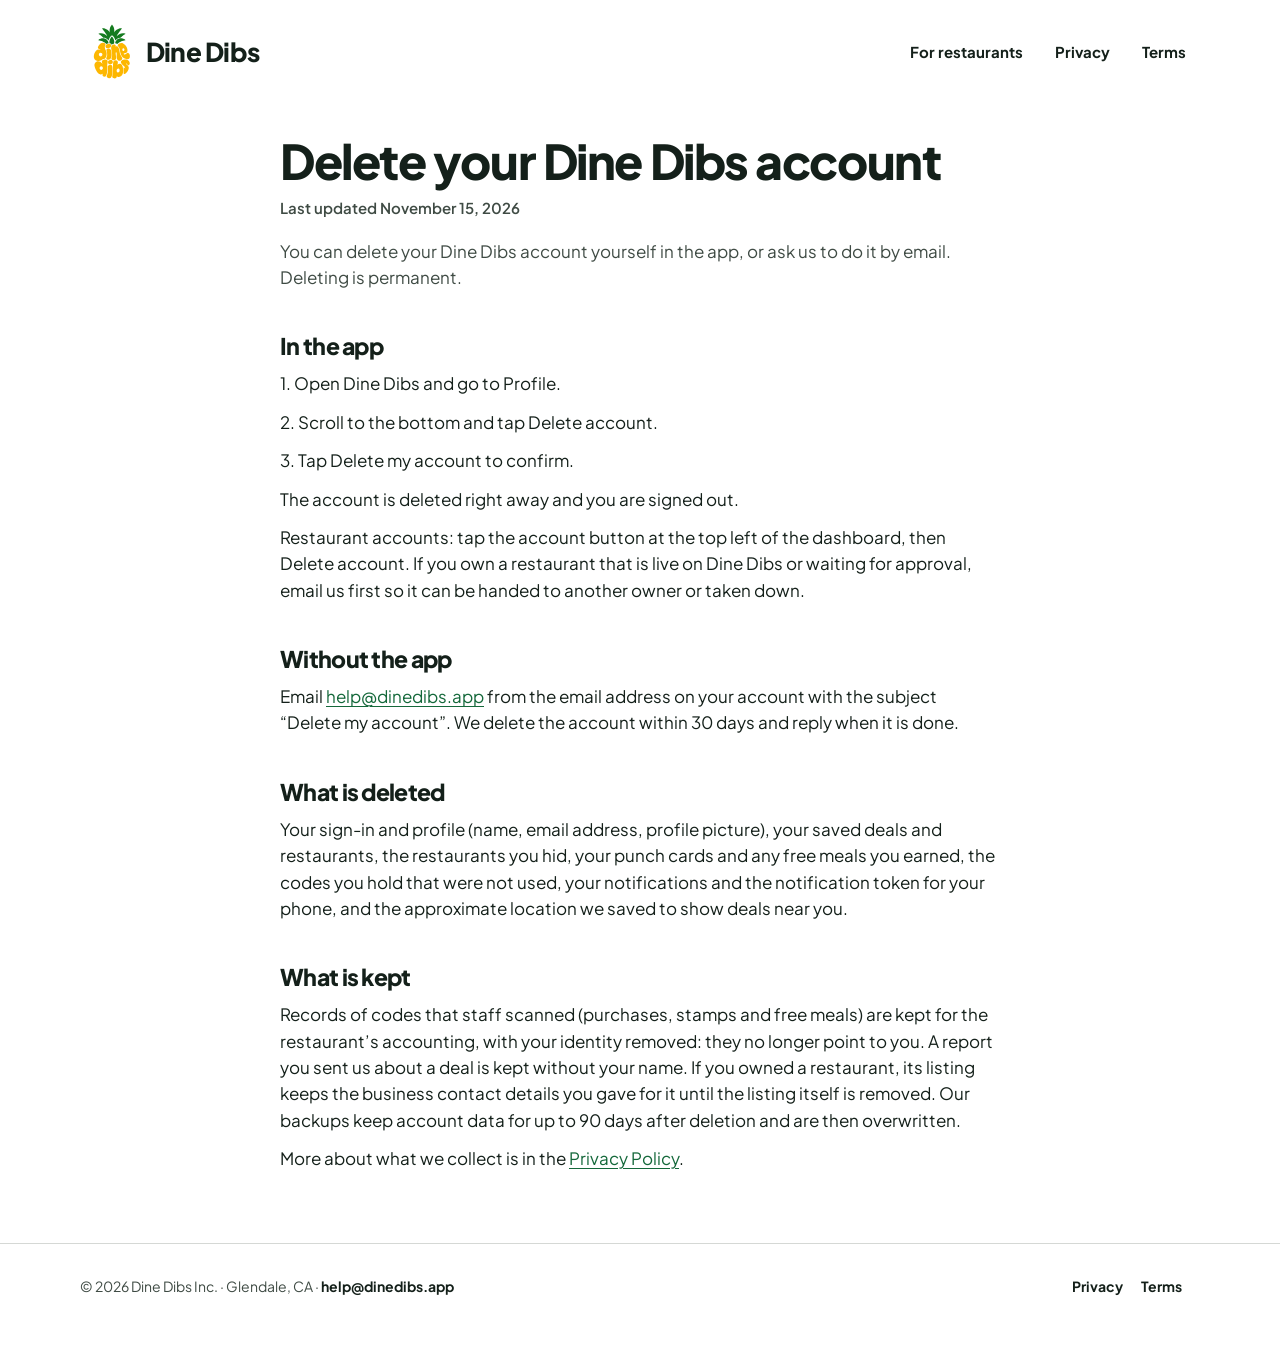
==== delete-account.html @ cc109dd6 "Site from dinedibs/dinedibs@732aae6" ====
<!doctype html>
<html lang="en">
<head>
<meta charset="utf-8">
<meta name="viewport" content="width=device-width, initial-scale=1">
<title>Delete your account · Dine Dibs</title>
<meta name="description" content="How to delete your Dine Dibs account, what is deleted and what is kept.">
<link rel="icon" href="favicon.png" type="image/png">
<link rel="icon" href="dinedibs.svg" type="image/svg+xml">
<link rel="preconnect" href="https://fonts.googleapis.com">
<link rel="preconnect" href="https://fonts.gstatic.com" crossorigin>
<link rel="stylesheet" href="https://fonts.googleapis.com/css2?family=Plus+Jakarta+Sans:wght@400;600;700;800&display=swap">
<link rel="stylesheet" href="style.css">
</head>
<body>
<header class="wrap top">
  <a class="logo" href="/"><img src="dinedibs.svg" alt="" width="64" height="64">Dine Dibs</a>
  <nav class="nav"><a href="/#restaurants">For restaurants</a><a href="privacy.html">Privacy</a><a href="terms.html">Terms</a></nav>
</header>
<main class="wrap narrow legal">
<h1>Delete your Dine Dibs account</h1>
<p class="updated">Last updated November 15, 2026</p>
<p class="intro">You can delete your Dine Dibs account yourself in the app, or ask us to do it by email. Deleting is permanent.</p>

<h2>In the app</h2>
<p>1. Open Dine Dibs and go to Profile.</p>
<p>2. Scroll to the bottom and tap Delete account.</p>
<p>3. Tap Delete my account to confirm.</p>
<p>The account is deleted right away and you are signed out.</p>
<p>Restaurant accounts: tap the account button at the top left of the dashboard, then Delete account. If you own a restaurant that is live on Dine Dibs or waiting for approval, email us first so it can be handed to another owner or taken down.</p>

<h2>Without the app</h2>
<p>Email <a href="mailto:help@dinedibs.app">help@dinedibs.app</a> from the email address on your account with the subject “Delete my account”. We delete the account within 30 days and reply when it is done.</p>

<h2>What is deleted</h2>
<p>Your sign-in and profile (name, email address, profile picture), your saved deals and restaurants, the restaurants you hid, your punch cards and any free meals you earned, the codes you hold that were not used, your notifications and the notification token for your phone, and the approximate location we saved to show deals near you.</p>

<h2>What is kept</h2>
<p>Records of codes that staff scanned (purchases, stamps and free meals) are kept for the restaurant’s accounting, with your identity removed: they no longer point to you. A report you sent us about a deal is kept without your name. If you owned a restaurant, its listing keeps the business contact details you gave for it until the listing itself is removed. Our backups keep account data for up to 90 days after deletion and are then overwritten.</p>

<p>More about what we collect is in the <a href="privacy.html">Privacy Policy</a>.</p>
</main>
<footer>
  <div class="wrap row">
    <div>© 2026 Dine Dibs Inc. · Glendale, CA · <a href="mailto:help@dinedibs.app" style="margin:0">help@dinedibs.app</a></div>
    <div><a href="privacy.html">Privacy</a><a href="terms.html">Terms</a></div>
  </div>
</footer>
</body>
</html>
---- style.css ----
/* Dine Dibs website. Same tokens as the app (prototype.html): green brand, mint background, Plus Jakarta Sans.
   Signature pieces from the app: the dark deal ticket with its tear line, and punch dots. */
:root {
  --bg: #FFFFFF; --card: #FFFFFF; --ink: #14201A; --muted: #3F4B44; --line: #D5D8D5;
  --tint: #F1F2F1; --brand: #1E9E55; --brand-deep: #167A41; --brand-soft: #DDF3E5; --brand-text: #14683A;
  --coral: #F04A28; --yellow: #FFC94D; --dark: #14201A; --dark-2: #1D2B23;
  --radius: 22px;
  --font: "Plus Jakarta Sans", system-ui, -apple-system, "Segoe UI", Roboto, sans-serif;
}
* { box-sizing: border-box; }
html { color-scheme: light; scroll-behavior: smooth; overflow-x: clip; }
body { margin: 0; background: var(--bg); color: var(--ink); font-family: var(--font); font-size: 17px; line-height: 1.55; -webkit-font-smoothing: antialiased; overflow-x: hidden; font-variant-ligatures: none; }
a { color: var(--brand-text); text-decoration-thickness: 1px; text-underline-offset: 3px; }
h1, h2, h3 { line-height: 1.05; letter-spacing: -0.03em; text-wrap: balance; margin: 0; }
h1 { font-size: clamp(44px, 7.2vw, 84px); font-weight: 800; letter-spacing: -0.045em; }
h2 { font-size: clamp(30px, 4.4vw, 48px); font-weight: 800; }
h3 { font-size: 20px; font-weight: 800; letter-spacing: -0.02em; }
p { margin: 0; }
img { max-width: 100%; display: block; }
.wrap { width: min(1120px, 100% - 40px); margin-inline: auto; }
.wrap.narrow { width: min(720px, 100% - 40px); }

/* header */
.top { display: flex; align-items: center; justify-content: space-between; gap: 16px; padding-block: 20px; }
.logo { display: inline-flex; align-items: center; gap: 2px; color: var(--ink); text-decoration: none; font-weight: 800; font-size: 26px; letter-spacing: -0.03em; }
.logo img { width: 64px; height: 64px; }
.nav { display: flex; gap: 4px; flex-wrap: wrap; }
.nav a { color: var(--ink); text-decoration: none; font-weight: 700; font-size: 15px; padding: 10px 14px; border-radius: 999px; }
.nav a:hover { background: var(--tint); }

/* buttons */
.btn { display: inline-flex; align-items: center; justify-content: center; gap: 8px; min-height: 54px; padding: 0 24px; border-radius: 999px; font-weight: 800; font-size: 16px; text-decoration: none; border: 0; cursor: pointer; transition: transform .15s ease, background .15s ease; }
.btn:hover { transform: translateY(-1px); }
.btn.primary { background: var(--brand); color: #fff; }
.btn.primary:hover { background: var(--brand-deep); }
.btn.dark { background: var(--dark); color: #fff; }
.btn.ghost { background: var(--card); color: var(--ink); border: 1.5px solid var(--line); }
.badge { display: inline-block; padding: 6px 11px; border-radius: 9px; background: var(--coral); color: #fff; font-weight: 800; font-size: 13px; letter-spacing: 0.04em; }

/* hero */
.hero { display: grid; grid-template-columns: 1.05fr 0.95fr; gap: 40px; align-items: center; padding-block: 24px 24px; }
.hero h1 .la { position: relative; display: inline-block; color: var(--brand); }
.hero .lede { font-size: clamp(18px, 1.6vw, 21px); color: var(--muted); max-width: 32rem; margin-top: 22px; line-height: 1.5; }
.hero .cta { display: flex; gap: 12px; flex-wrap: wrap; margin-top: 30px; align-items: center; }
.btn.store { padding: 0 20px 0 16px; min-height: 58px; text-align: left; line-height: 1.05; }
.btn.store small { display: block; font-size: 11px; font-weight: 600; opacity: .75; letter-spacing: .02em; }
.btn.store span { font-size: 18px; }
.btn.store, .btn.store:hover, .btn.store:active { transform: none; transition: none; }
.btn.store.light { background: #fff; color: var(--ink); }
/* Until the store listings are live the badges are labels, not links (they used to go nowhere). */
.btn.store.soon { cursor: default; }

/* ticket stack: the app's deal ticket, drawn in HTML */
.stack { position: relative; height: 600px; }
.ticket { position: absolute; width: min(360px, 88%); background: var(--dark); color: #fff; border-radius: 26px; overflow: hidden; box-shadow: 0 40px 70px -30px rgba(20,32,26,.55); transform: rotate(var(--rot, 0deg)); transition: transform .35s ease; }
.ticket.front { left: 50%; top: 50%; translate: -50% -50%; --rot: -3deg; z-index: 2; }
.ticket.back { left: 50%; top: 50%; translate: -34% -56%; --rot: 7deg; z-index: 1; filter: brightness(.9); }
.stack:hover .ticket.front { transform: rotate(-1deg) scale(1.02); }
.ticket .art { aspect-ratio: 4 / 3; position: relative; }
.ticket .art img { width: 100%; height: 100%; object-fit: cover; }
.ticket .art .badge { position: absolute; left: 16px; top: 16px; }
.ticket .body { padding: 20px 20px 0; }
.ticket .title { font-size: 26px; font-weight: 800; letter-spacing: -0.03em; line-height: 1.1; }
.ticket .sub { color: #B9C7BE; margin-top: 6px; font-size: 15px; font-weight: 600; }
.ticket .meta { display: flex; gap: 14px; margin-top: 12px; font-size: 14px; color: #D9E3DC; font-weight: 600; }
.ticket .meta .live::before { content: "●"; color: #36C572; margin-right: 6px; }
.ticket .meta .left { color: var(--yellow); }
.tear { position: relative; height: 0; border-top: 2px dashed rgba(255,255,255,.22); margin: 18px 0 0; }
.tear::before, .tear::after { content: ""; position: absolute; top: -12px; width: 24px; height: 24px; border-radius: 50%; background: var(--bg); }
.tear::before { left: -12px; } .tear::after { right: -12px; }
.ticket .claim { margin: 18px 20px 20px; display: block; text-align: center; background: var(--brand); color: #fff; border-radius: 14px; padding: 15px; font-weight: 800; font-size: 17px; }

/* marquee of real deal shapes */
.marquee { overflow: hidden; border-block: 1.5px solid var(--line); padding-block: 14px; margin-top: 24px; }
.marquee .track { display: flex; width: max-content; animation: slide 36s linear infinite; }
.marquee .set { display: flex; gap: 12px; padding-right: 12px; }
.marquee span { white-space: nowrap; padding: 9px 16px; border-radius: 999px; font-weight: 800; font-size: 14px; letter-spacing: 0.02em; background: var(--card); border: 1.5px solid var(--line); }
.marquee span.hot { background: var(--coral); color: #fff; border-color: var(--coral); }
.marquee span.free { background: var(--yellow); border-color: var(--yellow); }
@keyframes slide { to { transform: translateX(-16.6667%); } } /* six identical sets: one set's width per loop */
@media (prefers-reduced-motion: reduce) { .marquee .track { animation: none; } .ticket, .btn { transition: none; } }

main { overflow-x: clip; }

/* sections */
section { padding-block: 72px; }
.eyebrow { color: var(--brand-text); font-weight: 800; font-size: 13px; letter-spacing: 0.1em; text-transform: uppercase; margin-bottom: 14px; }
.sub { color: var(--muted); font-size: 18px; margin-top: 14px; max-width: 40rem; }
.steps { display: grid; grid-template-columns: repeat(3, 1fr); gap: 18px; margin-top: 36px; }
.step { background: var(--card); border-radius: var(--radius); overflow: hidden; border: 1.5px solid var(--line); }
.step .art { position: relative; }
.step img { aspect-ratio: 16 / 10; width: 100%; object-fit: cover; }
.step .art .badge { position: absolute; left: 14px; top: 14px; }
.step .art .example { position: absolute; right: 14px; top: 14px; padding: 5px 10px; border-radius: 999px; background: rgba(20,32,26,.78); color: #fff; font-size: 10.5px; font-weight: 800; letter-spacing: 0.12em; text-transform: uppercase; }
.step .in { padding: 22px; }
.step .n { display: inline-grid; place-items: center; width: 34px; height: 34px; border-radius: 50%; background: var(--dark); color: #fff; font-weight: 800; font-size: 14px; margin-bottom: 12px; }
.step p { color: var(--muted); margin-top: 8px; font-size: 16px; }

/* punch card */
.split { display: grid; grid-template-columns: 1fr 1fr; gap: 56px; align-items: center; }
.facts { display: grid; gap: 12px; margin-top: 26px; padding: 0; list-style: none; }
.facts li { display: flex; gap: 12px; align-items: flex-start; font-size: 17px; }
.facts li::before { content: ""; flex: 0 0 auto; width: 22px; height: 22px; margin-top: 3px; border-radius: 50%; background: var(--brand-soft) url("data:image/svg+xml,%3Csvg xmlns='http://www.w3.org/2000/svg' viewBox='0 0 24 24' fill='none' stroke='%2314683A' stroke-width='3' stroke-linecap='round' stroke-linejoin='round'%3E%3Cpath d='M5 12l5 5L19 7'/%3E%3C/svg%3E") center/13px no-repeat; }
.card { background: var(--card); border-radius: var(--radius); padding: 28px; border: 1.5px solid var(--line); box-shadow: 0 30px 60px -40px rgba(20,32,26,.5); }
.card { position: relative; }
.card .example { position: absolute; top: 12px; right: 16px; font-size: 11px; font-weight: 800; letter-spacing: 0.12em; text-transform: uppercase; color: var(--ink); }
.card .head { display: flex; justify-content: space-between; align-items: baseline; gap: 12px; }
.card .name { font-weight: 800; font-size: 20px; letter-spacing: -0.02em; }
.card .val { font-weight: 800; color: var(--brand-text); font-size: 14px; background: var(--brand-soft); padding: 5px 10px; border-radius: 999px; white-space: nowrap; }
.dots { display: grid; grid-template-columns: repeat(5, 1fr); gap: 14px; margin-top: 24px; }
.dots i { aspect-ratio: 1; border-radius: 50%; border: 2.5px dashed var(--line); display: grid; place-items: center; }
.dots i.on { background: var(--brand); border: 0; }
.dots i.on::after { content: ""; width: 45%; height: 45%; background: url("data:image/svg+xml,%3Csvg xmlns='http://www.w3.org/2000/svg' viewBox='0 0 24 24' fill='none' stroke='white' stroke-width='3.5' stroke-linecap='round' stroke-linejoin='round'%3E%3Cpath d='M5 12l5 5L19 7'/%3E%3C/svg%3E") center/contain no-repeat; }
.card .foot { margin-top: 22px; color: var(--muted); font-weight: 600; font-size: 15px; }
.card .foot b { color: var(--ink); }

/* restaurants: its own dark band so owners can tell it apart from the diner half */
.biz { background: var(--dark); color: #fff; margin-top: 24px; padding-block: 88px; }
.biz .eyebrow { color: #7EDCA5; }
.biz .sub { color: #B9C7BE; }
.biz .facts li { color: #E6EEE8; }
.biz .facts li::before { background-color: rgba(255,255,255,.12); background-image: url("data:image/svg+xml,%3Csvg xmlns='http://www.w3.org/2000/svg' viewBox='0 0 24 24' fill='none' stroke='%2336C572' stroke-width='3' stroke-linecap='round' stroke-linejoin='round'%3E%3Cpath d='M5 12l5 5L19 7'/%3E%3C/svg%3E"); }
.biz .price { background: var(--card); color: var(--ink); }
.biz .price p { color: var(--muted); }
.biz .price .big small { color: var(--muted); }
.biz .price .free { border-top-color: var(--line); color: var(--muted); }
.biz .price .free b { color: var(--ink); }
.biz .price::after { background: radial-gradient(circle, rgba(30,158,85,.18), transparent 70%); }
.price { background: var(--dark); color: #fff; border-radius: var(--radius); padding: 36px; position: relative; overflow: hidden; }
.price::after { content: ""; position: absolute; right: -60px; top: -60px; width: 220px; height: 220px; border-radius: 50%; background: radial-gradient(circle, rgba(54,197,114,.35), transparent 70%); }
.price .big { display: flex; align-items: center; gap: 14px; flex-wrap: nowrap; }
.price .big span { font-size: 84px; font-weight: 800; letter-spacing: -0.05em; line-height: 1; }
.price .big small { font-size: 18px; font-weight: 700; color: #B9C7BE; letter-spacing: 0; white-space: nowrap; }
.price p { color: #D9E3DC; margin-top: 14px; font-size: 17px; }
.price .free { margin-top: 22px; padding-top: 22px; border-top: 1px dashed rgba(255,255,255,.2); font-size: 15px; color: #B9C7BE; }
.price .free b { color: #fff; }

/* footer */
footer { border-top: 1.5px solid var(--line); padding-block: 32px 48px; color: var(--muted); font-size: 14px; }
footer .row { display: flex; justify-content: space-between; gap: 16px; flex-wrap: wrap; align-items: center; }
footer a { color: var(--ink); text-decoration: none; font-weight: 700; margin-right: 18px; }
footer a:hover { text-decoration: underline; }

/* legal pages */
.legal { padding-block: 32px 72px; }
.legal h1 { font-size: clamp(34px, 5vw, 48px); letter-spacing: -0.03em; }
.legal .updated { color: var(--muted); margin-top: 10px; font-size: 15px; font-weight: 600; }
.legal .intro { margin-top: 18px; color: var(--muted); font-size: 17px; }
.legal h2 { font-size: 23px; margin-top: 44px; }
.legal h2 + p, .legal p + p { margin-top: 12px; }
.legal .rules { margin-top: 56px; padding-top: 32px; border-top: 1.5px solid var(--line); }
.legal .rules h2:first-child { margin-top: 0; }
.legal .rules h3 { margin-top: 28px; }
.legal .rules h3 + p { margin-top: 8px; }
.legal p { max-width: 68ch; }

@media (max-width: 860px) {
  .hero { grid-template-columns: 1fr; gap: 28px; padding-block: 16px 8px; }
  /* phones: one straight ticket, no stack */
  .stack { height: auto; }
  .ticket.back { display: none; }
  .ticket.front { position: static; translate: none; --rot: 0deg; width: 100%; max-width: 380px; margin: 0 auto; }
  .stack:hover .ticket.front { transform: none; }
  .card .head { flex-wrap: wrap; }
  .card .val { order: 2; }
  .steps, .split { grid-template-columns: 1fr; }
  .split { gap: 36px; }
  .card { transform: none; }
  .top { flex-direction: column; align-items: flex-start; }
  .nav { flex-wrap: nowrap; }
  .hero h1 { font-size: clamp(34px, 10.5vw, 44px); }
  .hero h1 .tag { display: block; white-space: nowrap; font-size: 0.7em; margin-top: 0.12em; letter-spacing: -0.04em; }
  .nav .legal-link { display: none; } /* Privacy and Terms live in the footer on phones */
  .wrap { width: min(1120px, 100% - 32px); }
  section { padding-block: 52px; }
  .price .big { font-size: 64px; }
}
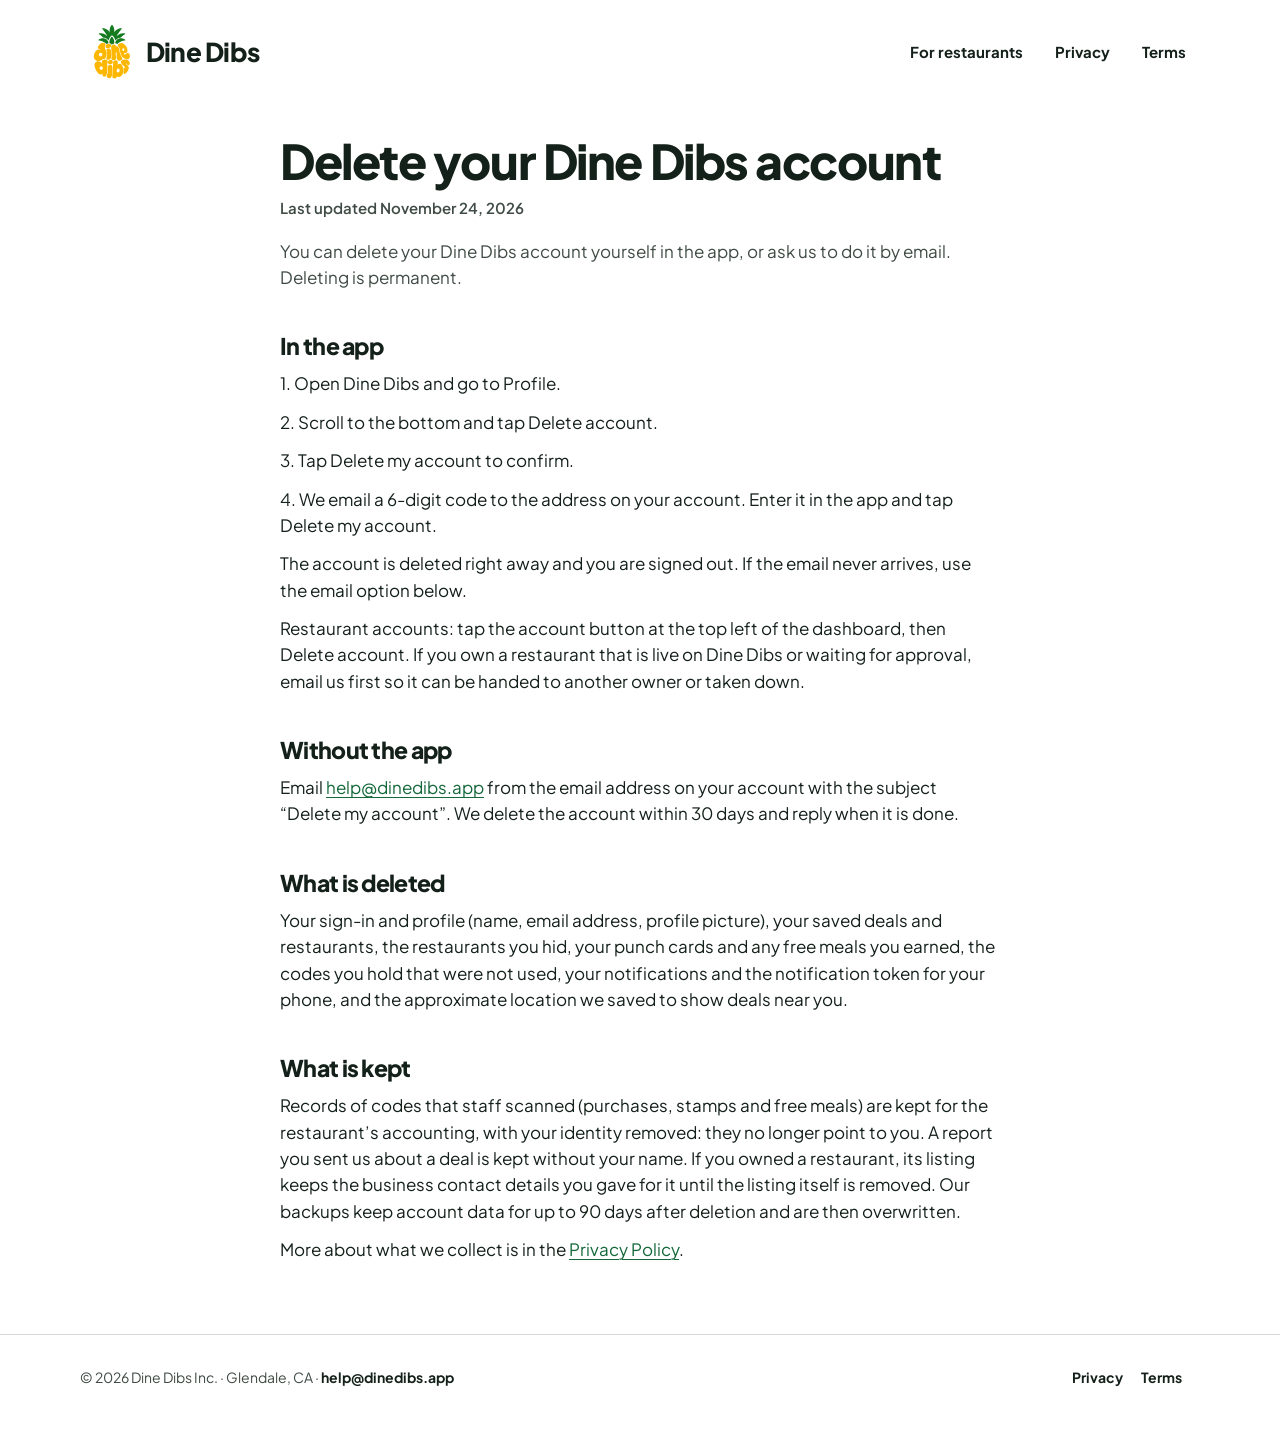
==== commit bbba794f: "Site from dinedibs/dinedibs@e3111eb" ====
--- a/delete-account.html
+++ b/delete-account.html
@@ -19,14 +19,15 @@
 </header>
 <main class="wrap narrow legal">
 <h1>Delete your Dine Dibs account</h1>
-<p class="updated">Last updated November 15, 2026</p>
+<p class="updated">Last updated November 24, 2026</p>
 <p class="intro">You can delete your Dine Dibs account yourself in the app, or ask us to do it by email. Deleting is permanent.</p>
 
 <h2>In the app</h2>
 <p>1. Open Dine Dibs and go to Profile.</p>
 <p>2. Scroll to the bottom and tap Delete account.</p>
 <p>3. Tap Delete my account to confirm.</p>
-<p>The account is deleted right away and you are signed out.</p>
+<p>4. We email a 6-digit code to the address on your account. Enter it in the app and tap Delete my account.</p>
+<p>The account is deleted right away and you are signed out. If the email never arrives, use the email option below.</p>
 <p>Restaurant accounts: tap the account button at the top left of the dashboard, then Delete account. If you own a restaurant that is live on Dine Dibs or waiting for approval, email us first so it can be handed to another owner or taken down.</p>
 
 <h2>Without the app</h2>
--- a/style.css
+++ b/style.css
@@ -175,3 +175,17 @@
   section { padding-block: 52px; }
   .price .big { font-size: 64px; }
 }
+
+/* a shared deal (dinedibs.app/d/<id>, drawn by netlify/edge-functions/deal.ts) */
+.shared { width: min(520px, 100% - 40px); padding-block: 8px 72px; }
+.shared-card { border: 1.5px solid var(--line); border-radius: 26px; overflow: hidden; background: var(--card); }
+.shared-art { position: relative; aspect-ratio: 4 / 3; background: var(--tint); }
+.shared-art img { width: 100%; height: 100%; object-fit: cover; }
+.shared-art .badge { position: absolute; left: 16px; bottom: 16px; }
+.shared-body { padding: 22px 22px 26px; }
+.shared-body h1 { font-size: clamp(28px, 6vw, 34px); letter-spacing: -0.03em; line-height: 1.1; }
+.shared-place { margin-top: 10px; font-weight: 800; font-size: 18px; }
+.shared-facts { margin-top: 2px; color: var(--muted); font-size: 15px; }
+.shared-about { margin-top: 14px; color: var(--muted); }
+.shared-body .btn { width: 100%; margin-top: 22px; }
+.shared-how { margin-top: 12px; color: var(--muted); font-size: 14px; text-align: center; }
